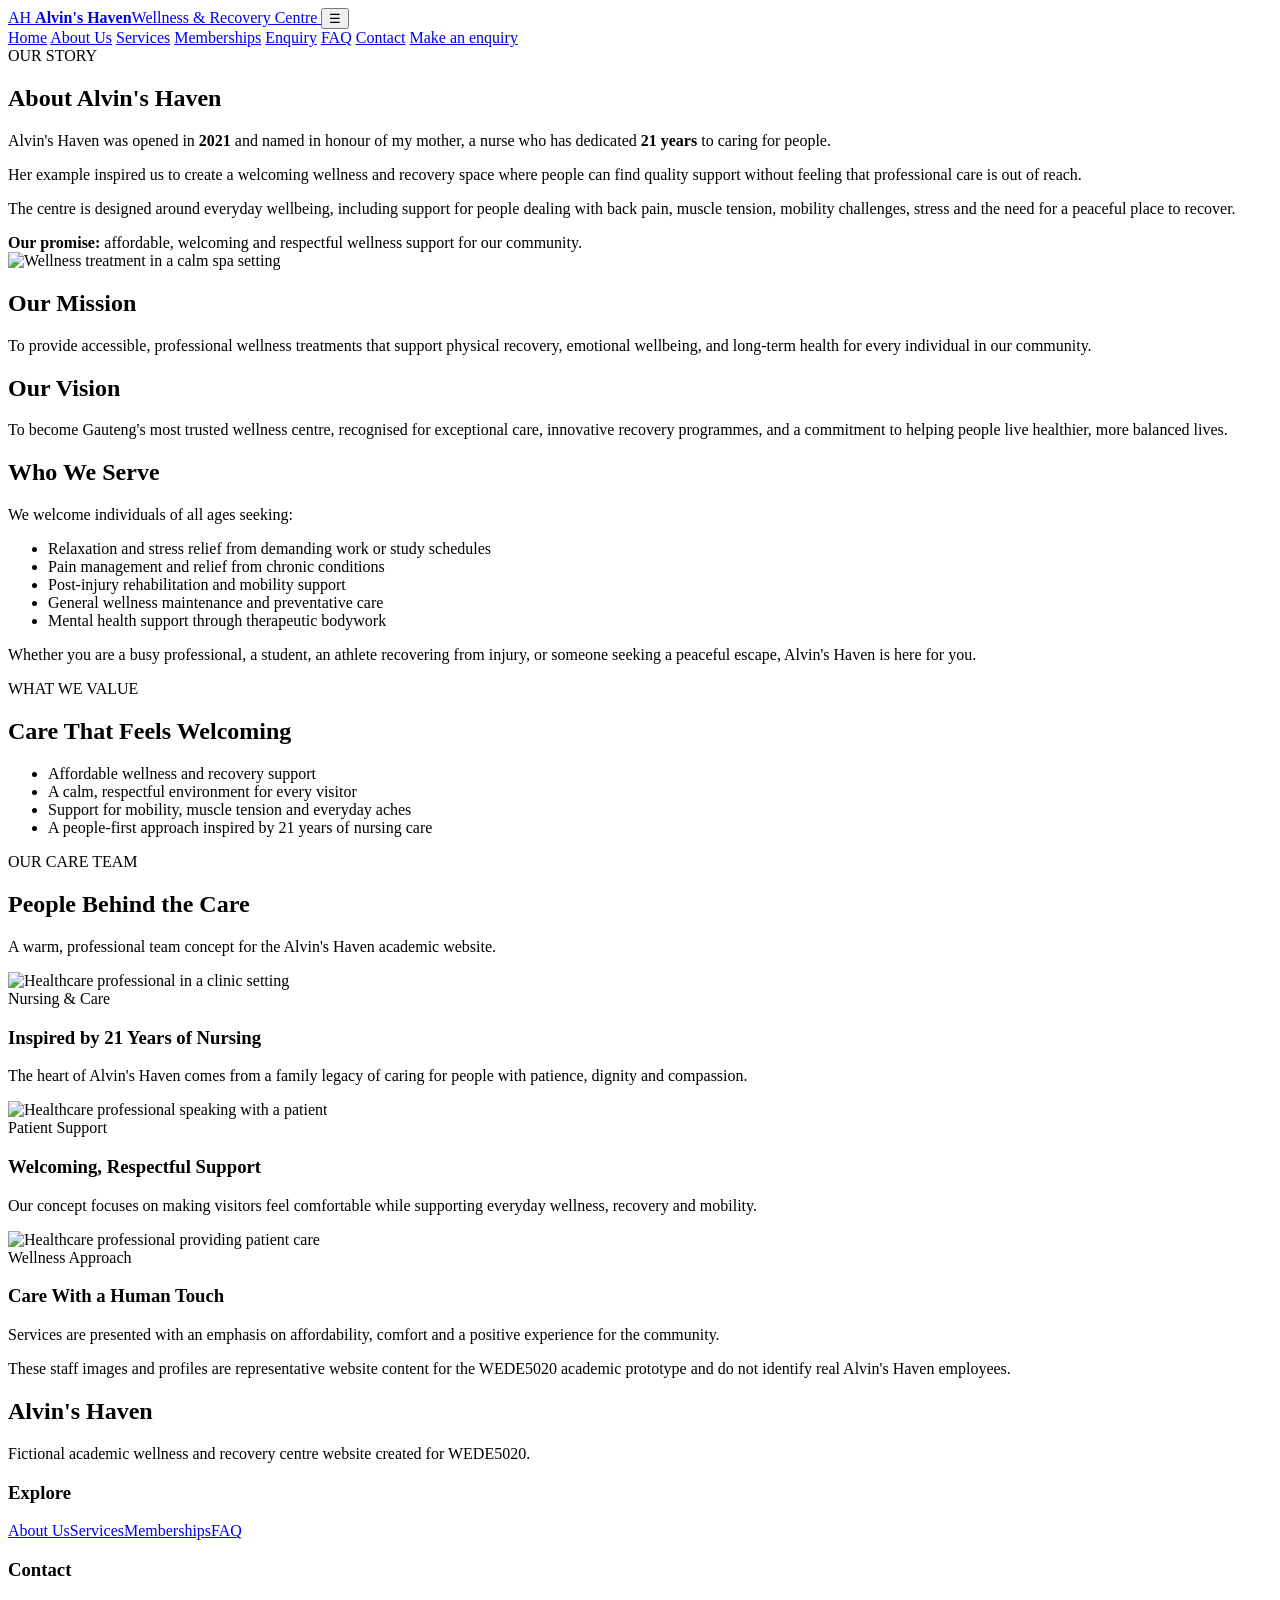
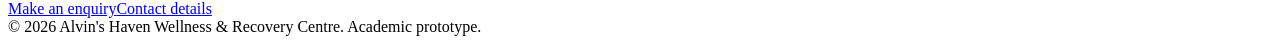
==== about.html @ a2cb9383 "Add main website pages and structure" ====
<!DOCTYPE html>
<html lang="en">

<head>
    <meta charset="UTF-8">
    <meta name="viewport" content="width=device-width, initial-scale=1.0">
    <meta name="description" content="Learn about the fictional Alvin's Haven Wellness & Recovery Centre.">
    <title>About Us - Alvin's Haven Wellness Centre</title>
    <!-- Google Fonts -->
    <link href="https://fonts.googleapis.com/css2?family=DM+Sans:wght@400;500;600;700&family=Playfair+Display:wght@600;700&display=swap" rel="stylesheet">
    <!-- External Stylesheet -->
    <link rel="stylesheet" href="css/style.css">
</head>

<body>

    <!-- Site Header with navigation -->
    <header class="site-header">
        <div class="container header-inner">
            <a class="brand" href="index.html">
                <span class="brand-mark">AH</span>
                <span class="brand-text"><strong>Alvin's Haven</strong><span>Wellness &amp; Recovery Centre</span></span>
            </a>
            <button class="menu-btn" type="button" aria-label="Open navigation" aria-expanded="false">☰</button>
            <nav class="nav" aria-label="Main navigation">
                <a class="" href="index.html">Home</a>
            <a class="active" href="about.html">About Us</a>
            <a class="" href="services.html">Services</a>
            <a class="" href="memberships.html">Memberships</a>
            <a class="" href="enquiry.html">Enquiry</a>
            <a class="" href="faq.html">FAQ</a>
            <a class="" href="contact.html">Contact</a>
            <a class="nav-cta" href="enquiry.html">Make an enquiry</a>
            </nav>
        </div>
    </header>

    <!-- Main content of the About Us page -->
    <main>

        <!-- Organisation History: Background story of Alvin's Haven -->
        <section class="section">
            <div class="container panel story-page">
                <div>
                    <span class="section-kicker">OUR STORY</span>
                    <h1 class="page-title">About Alvin's Haven</h1>
                    <p>Alvin's Haven was opened in <strong>2021</strong> and named in honour of my mother, a nurse who has dedicated <strong>21 years</strong> to caring for people.</p>
                    <p>Her example inspired us to create a welcoming wellness and recovery space where people can find quality support without feeling that professional care is out of reach.</p>
                    <p>The centre is designed around everyday wellbeing, including support for people dealing with back pain, muscle tension, mobility challenges, stress and the need for a peaceful place to recover.</p>
                    <div class="notice"><strong>Our promise:</strong> affordable, welcoming and respectful wellness support for our community.</div>
                </div>
                <img src="images/massage-session-1200.jpg"
                     srcset="images/massage-session-720.jpg 720w, images/massage-session-1200.jpg 1200w"
                     sizes="(max-width: 680px) 92vw, 45vw"
                     alt="Wellness treatment in a calm spa setting"
                     loading="lazy">
            </div>
        </section>

        <!-- Mission Statement: Defines the organisation's purpose -->
        <section class="section">
            <div class="container panel">
            <h2>Our Mission</h2>
            <p>To provide accessible, professional wellness treatments that support physical recovery, emotional wellbeing, and long-term health for every individual in our community.</p>
            </div>
        </section>

        <!-- Vision Statement: Long-term aspirations -->
        <section class="section">
            <div class="container panel">
            <h2>Our Vision</h2>
            <p>To become Gauteng's most trusted wellness centre, recognised for exceptional care, innovative recovery programmes, and a commitment to helping people live healthier, more balanced lives.</p>
            </div>
        </section>

        <!-- Target Audience: Who the centre serves -->
        <section class="section">
            <div class="container panel">
            <h2>Who We Serve</h2>
            <p>We welcome individuals of all ages seeking:</p>
            <ul>
                <li>Relaxation and stress relief from demanding work or study schedules</li>
                <li>Pain management and relief from chronic conditions</li>
                <li>Post-injury rehabilitation and mobility support</li>
                <li>General wellness maintenance and preventative care</li>
                <li>Mental health support through therapeutic bodywork</li>
            </ul>
            <p>Whether you are a busy professional, a student, an athlete recovering from injury, or someone seeking a peaceful escape, Alvin's Haven is here for you.</p>
            </div>
        </section>

        <section class="section">
            <div class="container panel">
                <span class="section-kicker">WHAT WE VALUE</span>
                <h2>Care That Feels Welcoming</h2>
                <ul class="list">
                    <li>Affordable wellness and recovery support</li>
                    <li>A calm, respectful environment for every visitor</li>
                    <li>Support for mobility, muscle tension and everyday aches</li>
                    <li>A people-first approach inspired by 21 years of nursing care</li>
                </ul>
            </div>
        </section>

    </main>

    <!-- Site Footer -->
    
<section class="section cv-section">
    <div class="container">
        <div class="section-heading">
            <span class="section-kicker">OUR CARE TEAM</span>
            <h2>People Behind the Care</h2>
            <p>A warm, professional team concept for the Alvin's Haven academic website.</p>
        </div>
        <div class="cv-grid">
            <article class="cv-card">
                <img src="images/wellness-treatment-1200.jpg" srcset="images/wellness-treatment-720.jpg 720w, images/wellness-treatment-1200.jpg 1200w" sizes="(max-width: 680px) 92vw, (max-width: 900px) 80vw, 45vw"
                     alt="Healthcare professional in a clinic setting" loading="lazy">
                <div class="cv-card-body">
                    <span class="cv-role">Nursing & Care</span>
                    <h3>Inspired by 21 Years of Nursing</h3>
                    <p>The heart of Alvin's Haven comes from a family legacy of caring for people with patience, dignity and compassion.</p>
                </div>
            </article>
            <article class="cv-card">
                <img src="images/hot-stone-massage-1200.jpg" srcset="images/hot-stone-massage-720.jpg 720w, images/hot-stone-massage-1200.jpg 1200w" sizes="(max-width: 680px) 92vw, (max-width: 900px) 80vw, 45vw"
                     alt="Healthcare professional speaking with a patient" loading="lazy">
                <div class="cv-card-body">
                    <span class="cv-role">Patient Support</span>
                    <h3>Welcoming, Respectful Support</h3>
                    <p>Our concept focuses on making visitors feel comfortable while supporting everyday wellness, recovery and mobility.</p>
                </div>
            </article>
            <article class="cv-card">
                <img src="images/massage-session-1200.jpg" srcset="images/massage-session-720.jpg 720w, images/massage-session-1200.jpg 1200w" sizes="(max-width: 680px) 92vw, (max-width: 900px) 80vw, 45vw"
                     alt="Healthcare professional providing patient care" loading="lazy">
                <div class="cv-card-body">
                    <span class="cv-role">Wellness Approach</span>
                    <h3>Care With a Human Touch</h3>
                    <p>Services are presented with an emphasis on affordability, comfort and a positive experience for the community.</p>
                </div>
            </article>
        </div>
        <p class="academic-note">These staff images and profiles are representative website content for the WEDE5020 academic prototype and do not identify real Alvin's Haven employees.</p>
    </div>
</section>

<footer class="site-footer">
        <div class="container footer-inner">
            <div><h2>Alvin's Haven</h2><p>Fictional academic wellness and recovery centre website created for WEDE5020.</p></div>
            <div><h3>Explore</h3><div class="footer-links"><a href="about.html">About Us</a><a href="services.html">Services</a><a href="memberships.html">Memberships</a><a href="faq.html">FAQ</a></div></div>
            <div><h3>Contact</h3><div class="footer-links"><a href="enquiry.html">Make an enquiry</a><a href="contact.html">Contact details</a></div></div>
        </div>
        <div class="container footer-bottom">&copy; 2026 Alvin's Haven Wellness &amp; Recovery Centre. Academic prototype.</div>
    </footer>
    <script src="js/script.js"></script>

</body>

</html>
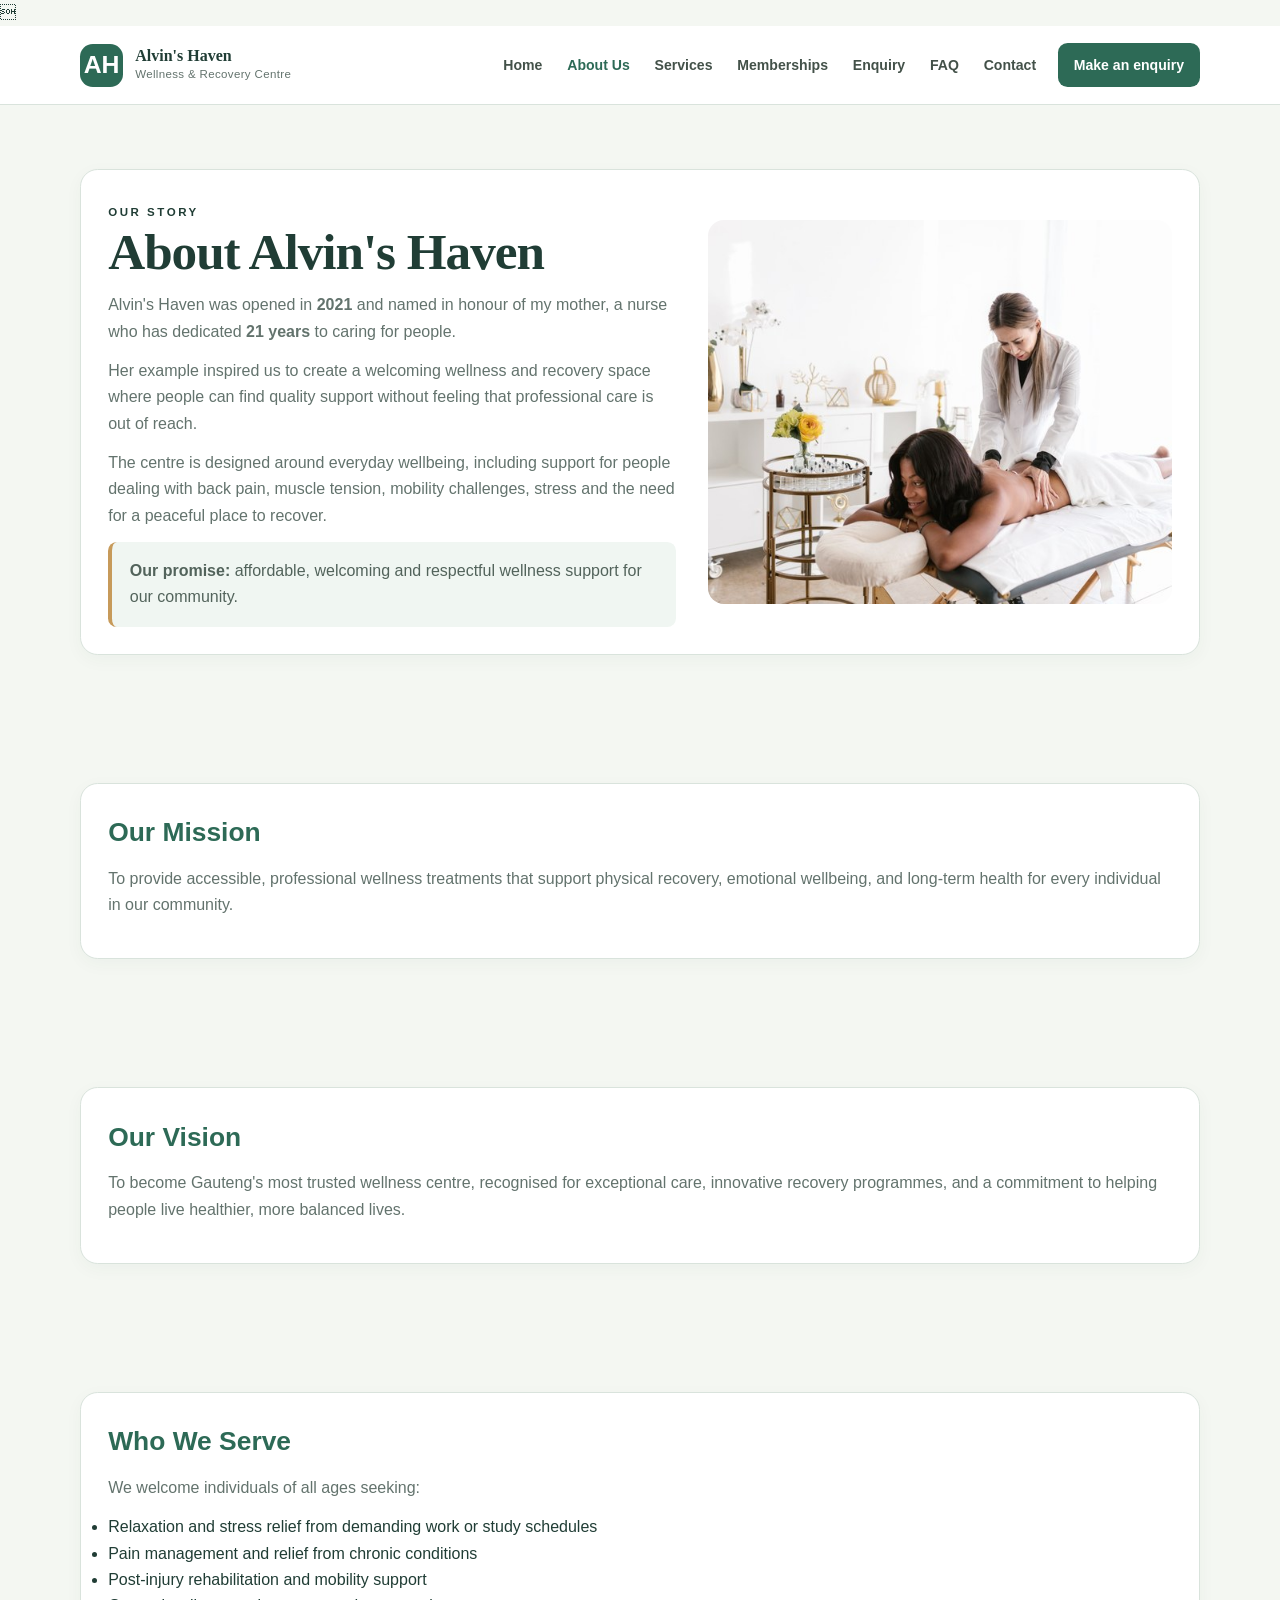
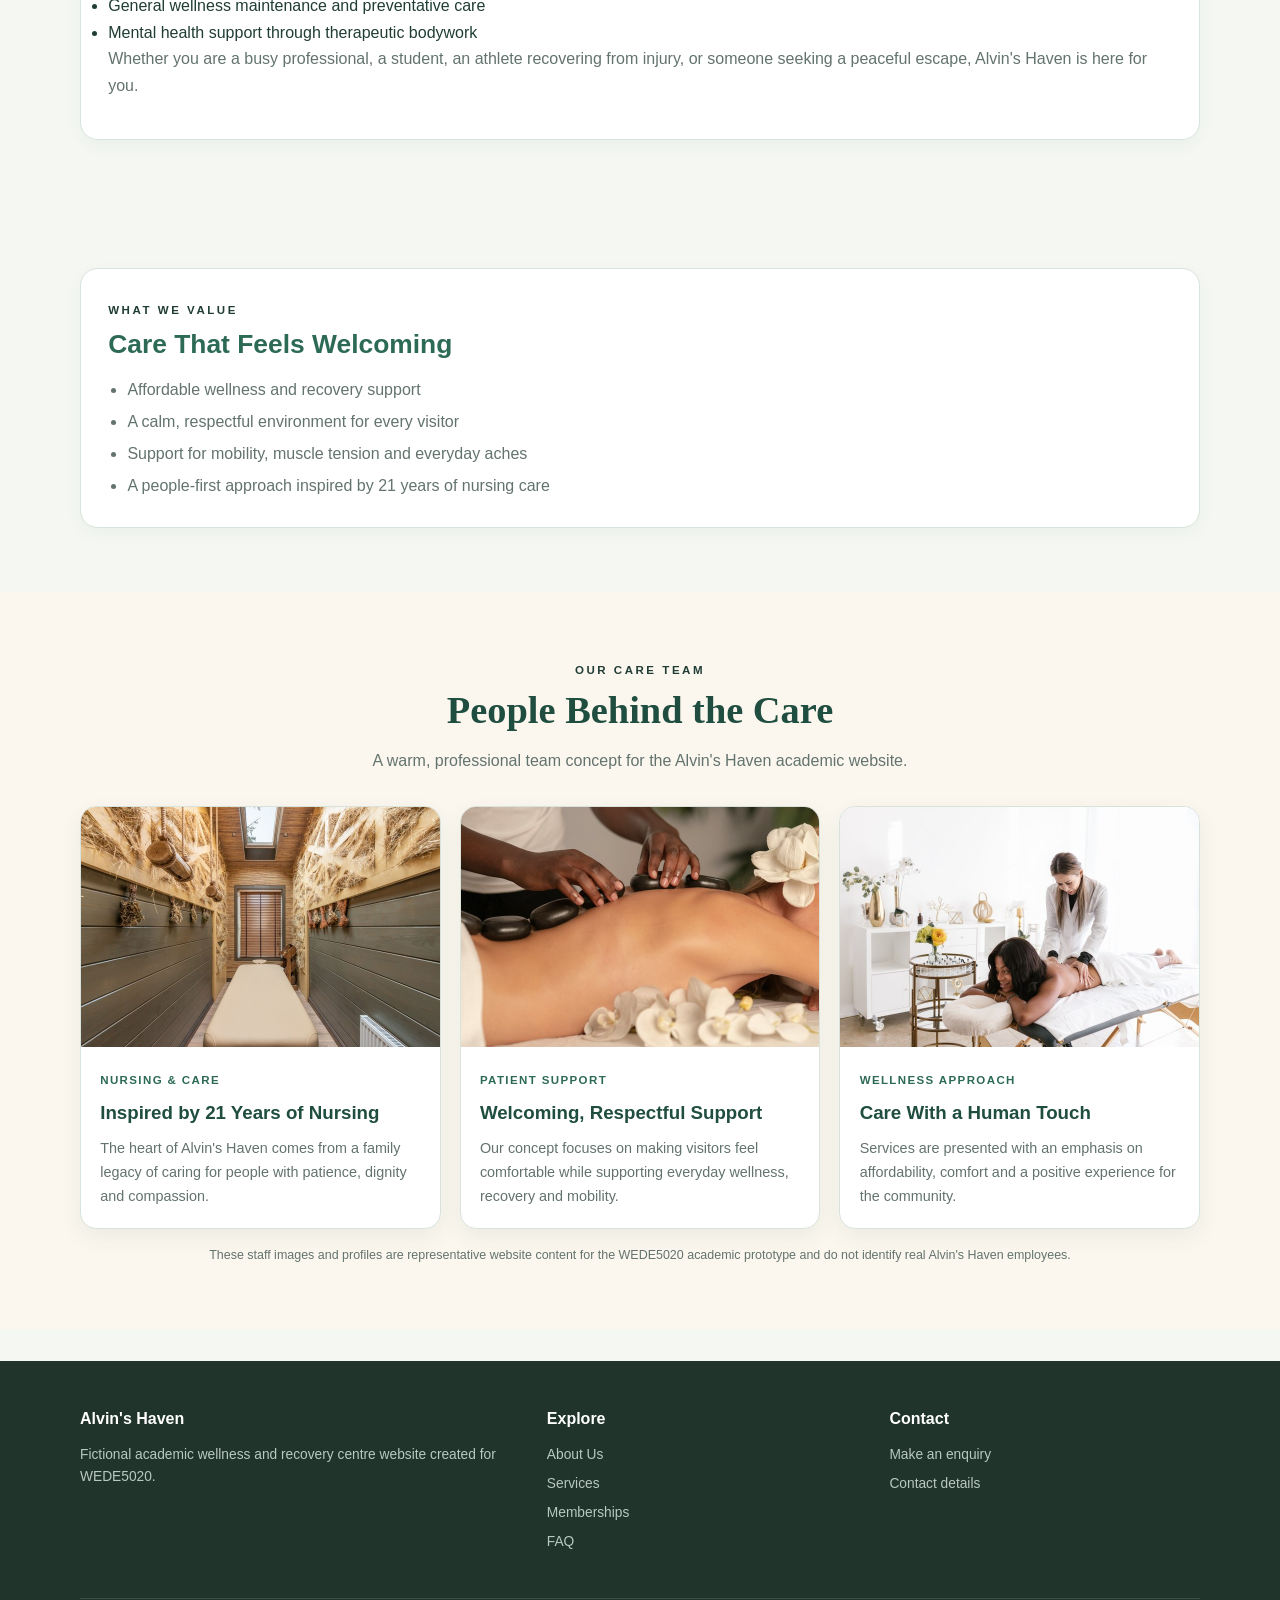
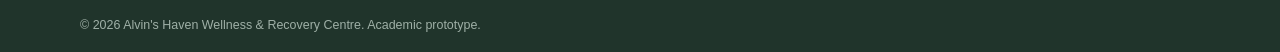
==== commit d55d914a: "Complete Part 3 SEO, functionality and documentation updates" ====
--- a/about.html
+++ b/about.html
@@ -5,12 +5,17 @@
     <meta charset="UTF-8">
     <meta name="viewport" content="width=device-width, initial-scale=1.0">
     <meta name="description" content="Learn about the fictional Alvin's Haven Wellness & Recovery Centre.">
-    <title>About Us - Alvin's Haven Wellness Centre</title>
+    <title>About Alvin's Haven | Our Wellness Concept</title>
     <!-- Google Fonts -->
     <link href="https://fonts.googleapis.com/css2?family=DM+Sans:wght@400;500;600;700&family=Playfair+Display:wght@600;700&display=swap" rel="stylesheet">
     <!-- External Stylesheet -->
     <link rel="stylesheet" href="css/style.css">
-</head>
+
+    <meta property="og:type" content="website">
+    <meta property="og:site_name" content="Alvin's Haven">
+    <meta property="og:title" content="About Alvin's Haven | Our Wellness Concept">
+    <meta property="og:description" content="Learn about the purpose, values and fictional wellness-centre concept behind Alvin's Haven.">
+
 
 <body>
 
--- a/css/style.css
+++ b/css/style.css
@@ -0,0 +1,400 @@
+/* Alvin's Haven - shared visual styles for Part 2 */
+:root {
+    --ink: #203d35;
+    --muted: #63736d;
+    --brand: #2d6a56;
+    --brand-dark: #1f4d3f;
+    --accent: #c79a5a;
+    --cream: #fbf7ef;
+    --bg: #f4f7f2;
+    --surface: #fff;
+    --soft: #e9f1e8;
+    --line: #d9e3dc;
+    --shadow: 0 14px 35px rgba(35, 65, 51, .10);
+    --radius: 1.1rem;
+}
+
+* { box-sizing: border-box; margin: 0; padding: 0; }
+html { scroll-behavior: smooth; font-size: 100%; }
+body {
+    font-family: "DM Sans", Arial, sans-serif;
+    font-size: 1rem;
+    line-height: 1.65;
+    color: var(--ink);
+    background: var(--bg);
+}
+img { display: block; max-width: 100%; height: auto; }
+a { color: inherit; }
+button, input, select, textarea { font: inherit; }
+
+
+.brand-mark {
+    width: 2.75rem;
+    height: 2.75rem;
+    border-radius: 50%;
+    display: grid;
+    place-items: center;
+    background: #e3efe4;
+    color: var(--brand);
+    font-size: 1.55rem;
+}
+.brand-text strong { display: block; font-family: "Playfair Display", Georgia, serif; font-size: 1.18rem; line-height: 1.1; }
+.brand-text span { display: block; color: var(--muted); font-size: .7rem; letter-spacing: .03em; }
+
+.hero-welcome { position: relative; min-height: 33rem; display: grid; align-items: center; overflow: hidden; }
+.hero-photo {
+    position: absolute; inset: 0;
+    background:
+        linear-gradient(90deg, rgba(30, 55, 46, .78) 0%, rgba(30, 55, 46, .48) 45%, rgba(30, 55, 46, .10) 100%),
+        url("../images/wellness-treatment-1200.jpg") center/cover no-repeat;
+}
+.hero-overlay { position: absolute; inset: 0; background: linear-gradient(180deg, rgba(0,0,0,.05), rgba(0,0,0,.08)); }
+.hero-content { position: relative; z-index: 1; }
+.hero-copy { max-width: 38rem; color: #fff; padding: 5rem 0; }
+.eyebrow, .section-kicker { display: inline-block; font-size: .72rem; font-weight: 700; letter-spacing: .22em; text-transform: uppercase; }
+.hero-copy h1 { margin: .7rem 0 1rem; font-family: "Playfair Display", Georgia, serif; font-size: clamp(2.7rem, 5vw, 4.6rem); line-height: 1.03; }
+.hero-copy h1 span { color: #a9d6ae; display: block; }
+.hero-copy p { max-width: 35rem; font-size: 1.06rem; color: rgba(255,255,255,.92); }
+.actions { display: flex; align-items: center; gap: 1.2rem; margin-top: 1.6rem; }
+.text-link { color: #fff; text-decoration: none; font-weight: 700; }
+.text-link:hover, .text-link:focus-visible { color: #d7efd8; }
+
+.btn {
+    display: inline-flex; align-items: center; justify-content: center;
+    text-decoration: none; border: 1px solid var(--brand);
+    background: var(--brand); color: #fff; padding: .78rem 1.25rem;
+    border-radius: 999px; font-weight: 700; cursor: pointer;
+    transition: .2s ease;
+}
+.btn:hover, .btn:focus-visible { background: var(--brand-dark); border-color: var(--brand-dark); transform: translateY(-1px); }
+.btn:active { transform: translateY(1px); }
+.btn-light { background: #fff; color: var(--brand-dark); border-color: #fff; }
+.btn-light:hover, .btn-light:focus-visible { background: #edf6ed; border-color: #edf6ed; color: var(--brand-dark); }
+
+.promise-strip { background: #f1f6ef; border-top: 1px solid rgba(45,106,86,.08); border-bottom: 1px solid rgba(45,106,86,.08); }
+.promise-grid { display: grid; grid-template-columns: repeat(5, 1fr); gap: 1rem; padding: 1.25rem 0; }
+.promise-grid > div { display: flex; align-items: center; gap: .7rem; min-width: 0; }
+.promise-icon { flex: 0 0 2.7rem; width: 2.7rem; height: 2.7rem; border-radius: 50%; display: grid; place-items: center; background: #dcebdd; color: var(--brand); font-size: 1.25rem; }
+.promise-grid strong, .promise-grid small { display: block; }
+.promise-grid strong { font-size: .82rem; }
+.promise-grid small { color: var(--muted); font-size: .72rem; }
+
+.story-section { padding: 4.5rem 0; background: var(--cream); }
+.story-grid { display: grid; grid-template-columns: 1fr 1.05fr .9fr; gap: 1.8rem; align-items: center; }
+.story-main-photo { position: relative; min-height: 25rem; overflow: hidden; border-radius: 1.25rem; box-shadow: var(--shadow); }
+.story-main-photo img { width: 100%; height: 100%; object-fit: cover; }
+.photo-note { position: absolute; left: 1.1rem; bottom: 1.1rem; color: #fff; font-family: "Playfair Display", Georgia, serif; font-size: 1.15rem; text-shadow: 0 2px 10px rgba(0,0,0,.35); }
+.story-copy h2, .section-heading h2 { font-family: "Playfair Display", Georgia, serif; font-size: clamp(2rem, 3vw, 3rem); line-height: 1.1; color: var(--brand-dark); margin: .45rem 0 1rem; }
+.story-copy p { color: var(--muted); margin-bottom: .75rem; }
+.story-signoff { margin-top: 1.2rem; color: var(--brand); font-family: "Playfair Display", Georgia, serif; font-style: italic; }
+.story-signoff span { color: #9f7650; }
+.story-collage { display: grid; grid-template-columns: 1fr 1fr; gap: .8rem; position: relative; }
+.story-collage img { width: 100%; aspect-ratio: 1 / 1.1; object-fit: cover; border: .55rem solid #fff; box-shadow: 0 8px 25px rgba(35,65,51,.10); }
+.story-collage img:nth-child(2) { transform: translateY(1.4rem) rotate(2deg); }
+.story-collage .founder-note { grid-column: 1 / -1; margin-top: .2rem; padding: 1rem; background: #f4e8cf; color: #5e523f; border-radius: .8rem; text-align: center; font-family: "Playfair Display", Georgia, serif; }
+
+.services-section { padding: 4.2rem 0; background: #eef5ec; }
+.section-heading { text-align: center; max-width: 42rem; margin: 0 auto 2rem; }
+.section-heading p { color: var(--muted); }
+.service-cards { display: grid; grid-template-columns: repeat(4, 1fr); gap: 1rem; }
+.service-card { background: #fff; border: 1px solid rgba(45,106,86,.10); border-radius: .9rem; overflow: hidden; box-shadow: 0 8px 22px rgba(35,65,51,.06); }
+.service-card img { width: 100%; height: 10.5rem; object-fit: cover; }
+.service-card > div { padding: 1rem; }
+.service-card h3 { color: var(--brand-dark); font-size: 1rem; margin-bottom: .35rem; }
+.service-card p { color: var(--muted); font-size: .82rem; min-height: 3.2rem; }
+.service-card a { display: inline-block; margin-top: .6rem; color: var(--brand); font-weight: 700; text-decoration: none; font-size: .8rem; }
+.service-card a:hover, .service-card a:focus-visible { color: var(--brand-dark); }
+
+.welcome-banner { padding: 1.2rem 0 2.8rem; background: #eef5ec; }
+.welcome-inner { background: #4f7d61; color: #fff; border-radius: 1.2rem; padding: 1.25rem 1.5rem; display: flex; justify-content: space-between; align-items: center; gap: 1rem; box-shadow: var(--shadow); }
+.welcome-inner > div { display: flex; align-items: center; gap: 1rem; }
+.welcome-icon { width: 2.8rem; height: 2.8rem; border: 1px solid rgba(255,255,255,.35); border-radius: 50%; display: grid; place-items: center; font-size: 1.3rem; }
+.welcome-inner h2 { font-size: 1.2rem; }
+.welcome-inner p { color: rgba(255,255,255,.82); font-size: .82rem; }
+
+.soft-section { background: #f6f8f4; }
+.story-page { display: grid; grid-template-columns: 1.1fr .9fr; gap: 2rem; align-items: center; }
+.story-page img { width: 100%; min-height: 24rem; object-fit: cover; border-radius: 1rem; }
+.service-intro { display: grid; grid-template-columns: 1fr .75fr; gap: 2rem; align-items: center; }
+.service-intro img { width: 100%; min-height: 16rem; object-fit: cover; border-radius: 1rem; }
+
+.container { width: min(1120px, 92%); margin-inline: auto; }
+.site-header {
+    position: sticky;
+    top: 0;
+    z-index: 20;
+    background: rgba(255, 255, 255, .97);
+    border-bottom: 1px solid var(--line);
+    backdrop-filter: blur(10px);
+}
+.header-inner {
+    min-height: 78px;
+    display: flex;
+    align-items: center;
+    justify-content: space-between;
+    gap: 1.5rem;
+}
+.brand { text-decoration: none; display: flex; align-items: center; gap: .75rem; }
+.brand-mark {
+    width: 2.7rem;
+    height: 2.7rem;
+    border-radius: .8rem;
+    display: grid;
+    place-items: center;
+    background: var(--brand);
+    color: #fff;
+    font-weight: 800;
+}
+.brand-text strong { display: block; font-size: 1rem; line-height: 1.2; }
+.brand-text span { display: block; color: var(--muted); font-size: .72rem; }
+.nav { display: flex; align-items: center; gap: 1.15rem; }
+.nav a { text-decoration: none; color: #435149; font-weight: 600; font-size: .88rem; padding: .65rem .2rem; }
+.nav a:hover, .nav a:focus-visible, .nav a.active { color: var(--brand); }
+.nav a:active { transform: translateY(1px); }
+.nav .nav-cta { background: var(--brand); color: #fff; padding: .65rem 1rem; border-radius: .6rem; }
+.nav .nav-cta:hover, .nav .nav-cta:focus-visible { background: var(--brand-dark); color: #fff; }
+.menu-btn { display: none; border: 0; background: transparent; color: var(--brand); font-size: 1.55rem; cursor: pointer; padding: .35rem; }
+
+main { min-height: 65vh; }
+.hero { padding: 4.5rem 0; }
+.hero-grid { display: grid; grid-template-columns: 1.1fr .9fr; gap: 2.5rem; align-items: center; }
+.hero-copy h1 { font-size: clamp(2.4rem, 5vw, 4.2rem); line-height: 1.08; letter-spacing: -.05em; margin: .55rem 0 1rem; }
+.hero-copy p { color: var(--muted); max-width: 42rem; margin-bottom: 1.4rem; }
+.eyebrow { color: var(--brand); text-transform: uppercase; letter-spacing: .12em; font-size: .78rem; font-weight: 800; }
+.hero-image { border-radius: 1.4rem; overflow: hidden; box-shadow: var(--shadow); }
+.hero-image img { width: 100%; min-height: 22rem; object-fit: cover; }
+.actions { display: flex; flex-wrap: wrap; gap: .75rem; }
+
+.btn {
+    display: inline-flex;
+    align-items: center;
+    justify-content: center;
+    padding: .75rem 1.1rem;
+    border: 1px solid transparent;
+    border-radius: .65rem;
+    background: var(--brand);
+    color: #fff;
+    text-decoration: none;
+    font-weight: 700;
+    cursor: pointer;
+}
+.btn:hover, .btn:focus-visible { background: var(--brand-dark); }
+.btn:active { transform: translateY(1px); }
+.btn-secondary { background: transparent; color: var(--brand); border-color: var(--brand); }
+.btn-secondary:hover, .btn-secondary:focus-visible { color: #fff; }
+
+/* Page title: consistent heading treatment for internal pages */
+.page-title {
+    margin-bottom: 0.75rem;
+    color: var(--ink);
+    font-family: "Playfair Display", Georgia, serif;
+    font-size: clamp(2rem, 4vw, 3.2rem);
+    font-weight: 700;
+    line-height: 1.1;
+    letter-spacing: -0.02em;
+}
+
+.section { padding: 4rem 0; }
+.section.alt { background: #fff; }
+.section-head { margin-bottom: 1.7rem; }
+.section-head h2, .page-hero h1 { line-height: 1.15; letter-spacing: -.03em; }
+.section-head h2 { font-size: clamp(1.8rem, 3vw, 2.5rem); margin-bottom: .45rem; }
+.section-head p { color: var(--muted); max-width: 44rem; }
+.cards { display: grid; grid-template-columns: repeat(3, 1fr); gap: 1.25rem; }
+.card, section.card { background: var(--surface); border: 1px solid var(--line); border-radius: var(--radius); padding: 1.5rem; box-shadow: 0 5px 18px rgba(35, 65, 51, .05); }
+.card h3 { color: var(--brand); margin-bottom: .55rem; }
+.card p { color: var(--muted); }
+.card img { width: 100%; border-radius: .8rem; margin-bottom: 1rem; }
+.icon { width: 2.7rem; height: 2.7rem; border-radius: .75rem; display: grid; place-items: center; background: var(--soft); color: var(--brand); font-weight: 800; margin-bottom: 1rem; }
+
+.page-hero { padding: 3.5rem 0; background: linear-gradient(135deg, #eaf2ed, #f7f3eb); }
+.page-hero h1 { font-size: clamp(2.2rem, 4vw, 3.5rem); margin: .5rem 0 .7rem; }
+.page-hero p { max-width: 48rem; color: var(--muted); }
+.content { padding: 3.5rem 0; }
+.content-grid { display: grid; grid-template-columns: 1.3fr .7fr; gap: 1.5rem; align-items: start; }
+.panel { background: #fff; border: 1px solid var(--line); border-radius: var(--radius); padding: 1.7rem; box-shadow: 0 5px 18px rgba(35, 65, 51, .04); }
+.panel + .panel { margin-top: 1.25rem; }
+.panel h2 { font-size: 1.65rem; color: var(--brand); margin-bottom: .7rem; }
+.panel h3 { color: var(--brand); margin: 1.25rem 0 .4rem; }
+.panel p { color: var(--muted); margin-bottom: .8rem; }
+.list { padding-left: 1.2rem; color: var(--muted); }
+.list li + li { margin-top: .35rem; }
+.notice { background: #f0f6f2; border-left: 4px solid var(--accent); padding: 1rem 1.1rem; border-radius: .55rem; color: #52635b; }
+
+.form-grid { display: grid; grid-template-columns: 1fr 1fr; gap: 1rem; }
+.form-group.full { grid-column: 1 / -1; }
+label { display: block; font-weight: 700; font-size: .9rem; margin-bottom: .4rem; }
+input, select, textarea {
+    width: 100%;
+    padding: .75rem .8rem;
+    border: 1px solid #c9d5ce;
+    border-radius: .6rem;
+    background: #fff;
+    color: var(--ink);
+}
+textarea { min-height: 9rem; resize: vertical; }
+input:focus, select:focus, textarea:focus, button:focus-visible, a:focus-visible {
+    outline: 3px solid rgba(184, 138, 74, .35);
+    outline-offset: 2px;
+}
+.form-note { color: var(--muted); font-size: .82rem; margin-bottom: .8rem; }
+.form-success { display: none; margin-top: 1rem; padding: .9rem 1rem; border-radius: .6rem; background: #eaf6ef; color: #256342; }
+
+.faq-list { display: grid; gap: .75rem; }
+.faq-question {
+    width: 100%;
+    display: flex;
+    justify-content: space-between;
+    gap: 1rem;
+    text-align: left;
+    border: 0;
+    background: #fff;
+    padding: 1rem 1.1rem;
+    cursor: pointer;
+    font-weight: 700;
+    color: var(--ink);
+}
+.faq-item { border: 1px solid var(--line); border-radius: .7rem; overflow: hidden; background: #fff; }
+.faq-answer { display: none; padding: 0 1.1rem 1rem; color: var(--muted); }
+.faq-item.open .faq-answer { display: block; }
+.faq-plus { color: var(--brand); font-size: 1.3rem; }
+
+.testimonial-grid { display: grid; grid-template-columns: repeat(2, 1fr); gap: 1rem; }
+blockquote { background: #fff; border-left: 4px solid var(--brand); border-radius: .65rem; padding: 1.2rem; box-shadow: 0 4px 15px rgba(35, 65, 51, .05); }
+blockquote p { color: var(--muted); font-style: italic; margin-bottom: .55rem; }
+blockquote cite { color: var(--brand); font-size: .85rem; }
+
+.site-footer { background: #20342b; color: #dce7e1; margin-top: 2rem; }
+.footer-inner { padding: 2.8rem 0; display: grid; grid-template-columns: 1.4fr 1fr 1fr; gap: 2rem; }
+.site-footer h2, .site-footer h3 { color: #fff; font-size: 1rem; margin-bottom: .7rem; }
+.site-footer p, .site-footer a { color: #b9c8c0; font-size: .86rem; text-decoration: none; }
+.site-footer a:hover, .site-footer a:focus-visible { color: #fff; }
+.footer-links { display: grid; gap: .4rem; }
+.footer-bottom { border-top: 1px solid rgba(255,255,255,.12); padding: 1rem 0; color: #9fb0a7; font-size: .78rem; }
+
+@media (max-width: 900px) {
+    .hero-grid, .content-grid { grid-template-columns: 1fr; }
+    .cards { grid-template-columns: repeat(2, 1fr); }
+    .footer-inner { grid-template-columns: 1fr 1fr; }
+}
+
+@media (max-width: 680px) {
+    .page-title { font-size: 2rem; }
+    .header-inner { min-height: 68px; }
+    .menu-btn { display: block; }
+    .nav {
+        display: none;
+        position: absolute;
+        top: 68px;
+        left: 4%;
+        right: 4%;
+        flex-direction: column;
+        align-items: stretch;
+        gap: .15rem;
+        padding: .8rem;
+        background: #fff;
+        border: 1px solid var(--line);
+        border-radius: .8rem;
+        box-shadow: var(--shadow);
+    }
+    .nav.open { display: flex; }
+    .nav a { padding: .7rem .75rem; }
+    .hero { padding: 3rem 0; }
+    .hero-image img { min-height: 16rem; }
+    .cards, .form-grid, .testimonial-grid, .footer-inner { grid-template-columns: 1fr; }
+    .section, .content { padding: 3rem 0; }
+    .panel { padding: 1.25rem; }
+}
+
+@media (max-width: 900px) {
+    .promise-grid { grid-template-columns: repeat(3, 1fr); }
+    .story-grid { grid-template-columns: 1fr 1fr; }
+    .story-collage { grid-column: 1 / -1; max-width: 38rem; justify-self: center; width: 100%; }
+    .service-cards { grid-template-columns: repeat(2, 1fr); }
+    .story-page, .service-intro { grid-template-columns: 1fr; }
+}
+
+@media (max-width: 680px) {
+    .hero-welcome { min-height: 35rem; }
+    .hero-copy { padding: 4rem 0; }
+    .hero-copy h1 { font-size: 2.7rem; }
+    .hero-photo {
+        background:
+            linear-gradient(90deg, rgba(30, 55, 46, .78), rgba(30, 55, 46, .30)),
+            url("../images/wellness-treatment-720.jpg") center/cover no-repeat;
+    }
+    .promise-grid { grid-template-columns: 1fr 1fr; }
+    .promise-grid > div:last-child { grid-column: 1 / -1; }
+    .story-grid { grid-template-columns: 1fr; }
+    .story-main-photo { min-height: 20rem; }
+    .story-collage { grid-template-columns: 1fr 1fr; }
+    .service-cards { grid-template-columns: 1fr; }
+    .welcome-inner { align-items: flex-start; flex-direction: column; }
+    .actions { flex-wrap: wrap; }
+}
+
+/* Photo-led CV/team and membership sections */
+.cv-section { background: #fbf7ef; }
+.cv-grid { display: grid; grid-template-columns: repeat(3, 1fr); gap: 1.2rem; margin-top: 2rem; }
+.cv-card { background: #fff; border: 1px solid var(--line); border-radius: 1rem; overflow: hidden; box-shadow: 0 8px 22px rgba(35,65,51,.07); transition: transform .2s ease, box-shadow .2s ease; }
+.cv-card:hover { transform: translateY(-3px); box-shadow: var(--shadow); }
+.cv-card img { width: 100%; height: 15rem; object-fit: cover; }
+.cv-card-body { padding: 1.2rem; }
+.cv-role { color: var(--brand); font-size: .72rem; font-weight: 700; letter-spacing: .12em; text-transform: uppercase; }
+.cv-card h3 { margin: .35rem 0 .5rem; color: var(--brand-dark); }
+.cv-card p { color: var(--muted); font-size: .9rem; }
+.academic-note { margin-top: 1rem; color: var(--muted); font-size: .78rem; text-align: center; }
+
+.membership-visual { padding: 4rem 0; background: #eef5ec; }
+.membership-visual-grid { display: grid; grid-template-columns: 1fr 1fr; align-items: center; gap: 2.5rem; }
+.membership-visual h1 { font-family: "Playfair Display", Georgia, serif; color: var(--brand-dark); font-size: clamp(2.2rem, 4vw, 3.7rem); line-height: 1.1; margin: .5rem 0 1rem; }
+.membership-visual p { max-width: 34rem; color: var(--muted); font-size: 1.05rem; }
+.membership-visual img { width: 100%; height: 23rem; object-fit: cover; border-radius: 1.2rem; box-shadow: var(--shadow); }
+.membership-photo-section { background: var(--cream); }
+.membership-photo-grid { display: grid; grid-template-columns: .9fr 1.1fr; gap: 2rem; align-items: center; }
+.membership-photo-grid > img { width: 100%; height: 20rem; object-fit: cover; border-radius: 1rem; box-shadow: var(--shadow); }
+
+@media (max-width: 900px) {
+    .cv-grid { grid-template-columns: 1fr 1fr; }
+    .membership-visual-grid, .membership-photo-grid { grid-template-columns: 1fr; }
+}
+@media (max-width: 680px) {
+    .cv-grid { grid-template-columns: 1fr; }
+    .cv-card img { height: 13rem; }
+    .membership-visual { padding: 3rem 0; }
+    .membership-visual img, .membership-photo-grid > img { height: 17rem; }
+}
+
+
+/* Part 3 JavaScript interaction styles */
+.faq-toggle {
+  display: block; width: 100%; text-align: left; border: 0; border-radius: .45rem;
+  background: transparent; padding: .45rem 0; color: var(--brand-dark);
+  font: inherit; font-weight: 700; cursor: pointer;
+}
+.faq-toggle::after { content: '+'; float: right; color: var(--brand); font-size: 1.25rem; }
+.faq-toggle.is-open::after { content: '−'; }
+.faq-toggle:focus-visible, .lightbox-image:focus-visible { outline: 3px solid var(--brand); outline-offset: 3px; }
+.faq-answer-js { margin-top: .75rem; }
+.service-search { max-width: 1100px; margin: 0 auto 1rem; padding: 0 1rem; }
+.service-search label { display: block; margin-bottom: .4rem; font-weight: 700; color: var(--brand-dark); }
+.service-search input { width: 100%; padding: .8rem 1rem; border: 1px solid var(--line); border-radius: .55rem; font: inherit; }
+.search-status { margin-top: .4rem; color: var(--muted); font-size: .9rem; }
+.image-lightbox { width: min(92vw, 1000px); max-width: 92vw; max-height: 92vh; padding: 1rem; border: 0; border-radius: .8rem; background: #fff; box-shadow: 0 18px 60px rgba(0,0,0,.3); }
+.image-lightbox::backdrop { background: rgba(10, 20, 15, .78); }
+.image-lightbox > img { display: block; max-width: 100%; max-height: 76vh; width: auto; height: auto; margin: .5rem auto; object-fit: contain; }
+.lightbox-close { display: block; margin-left: auto; border: 0; border-radius: .4rem; padding: .55rem .8rem; background: var(--brand); color: white; font: inherit; cursor: pointer; }
+.lightbox-caption { margin: .5rem 0 0; text-align: center; color: var(--muted); }
+.lightbox-image { cursor: zoom-in; }
+[hidden] { display: none !important; }
+@media (prefers-reduced-motion: reduce) { *, *::before, *::after { scroll-behavior: auto !important; transition-duration: .01ms !important; animation-duration: .01ms !important; }
+}
+
+
+/* Part 3: form feedback and embedded newsletter form */
+.form-response { margin: .75rem 0 1rem; padding: .8rem 1rem; border-left: 3px solid #8a9b79; background: #f5f7f2; border-radius: .35rem; }
+.form-success { display: none; margin-top: 1rem; padding: .9rem 1rem; border-radius: .6rem; background: #eaf6ef; color: #256342; }
+.newsletter-section { padding-top: 2rem; padding-bottom: 3rem; }
+.newsletter-panel { max-width: 850px; margin-inline: auto; }
+.newsletter-embed { width: 100%; overflow: hidden; }
+.newsletter-embed iframe { display: block; width: 100%; max-width: 100%; min-height: 621px; border: 0; }
